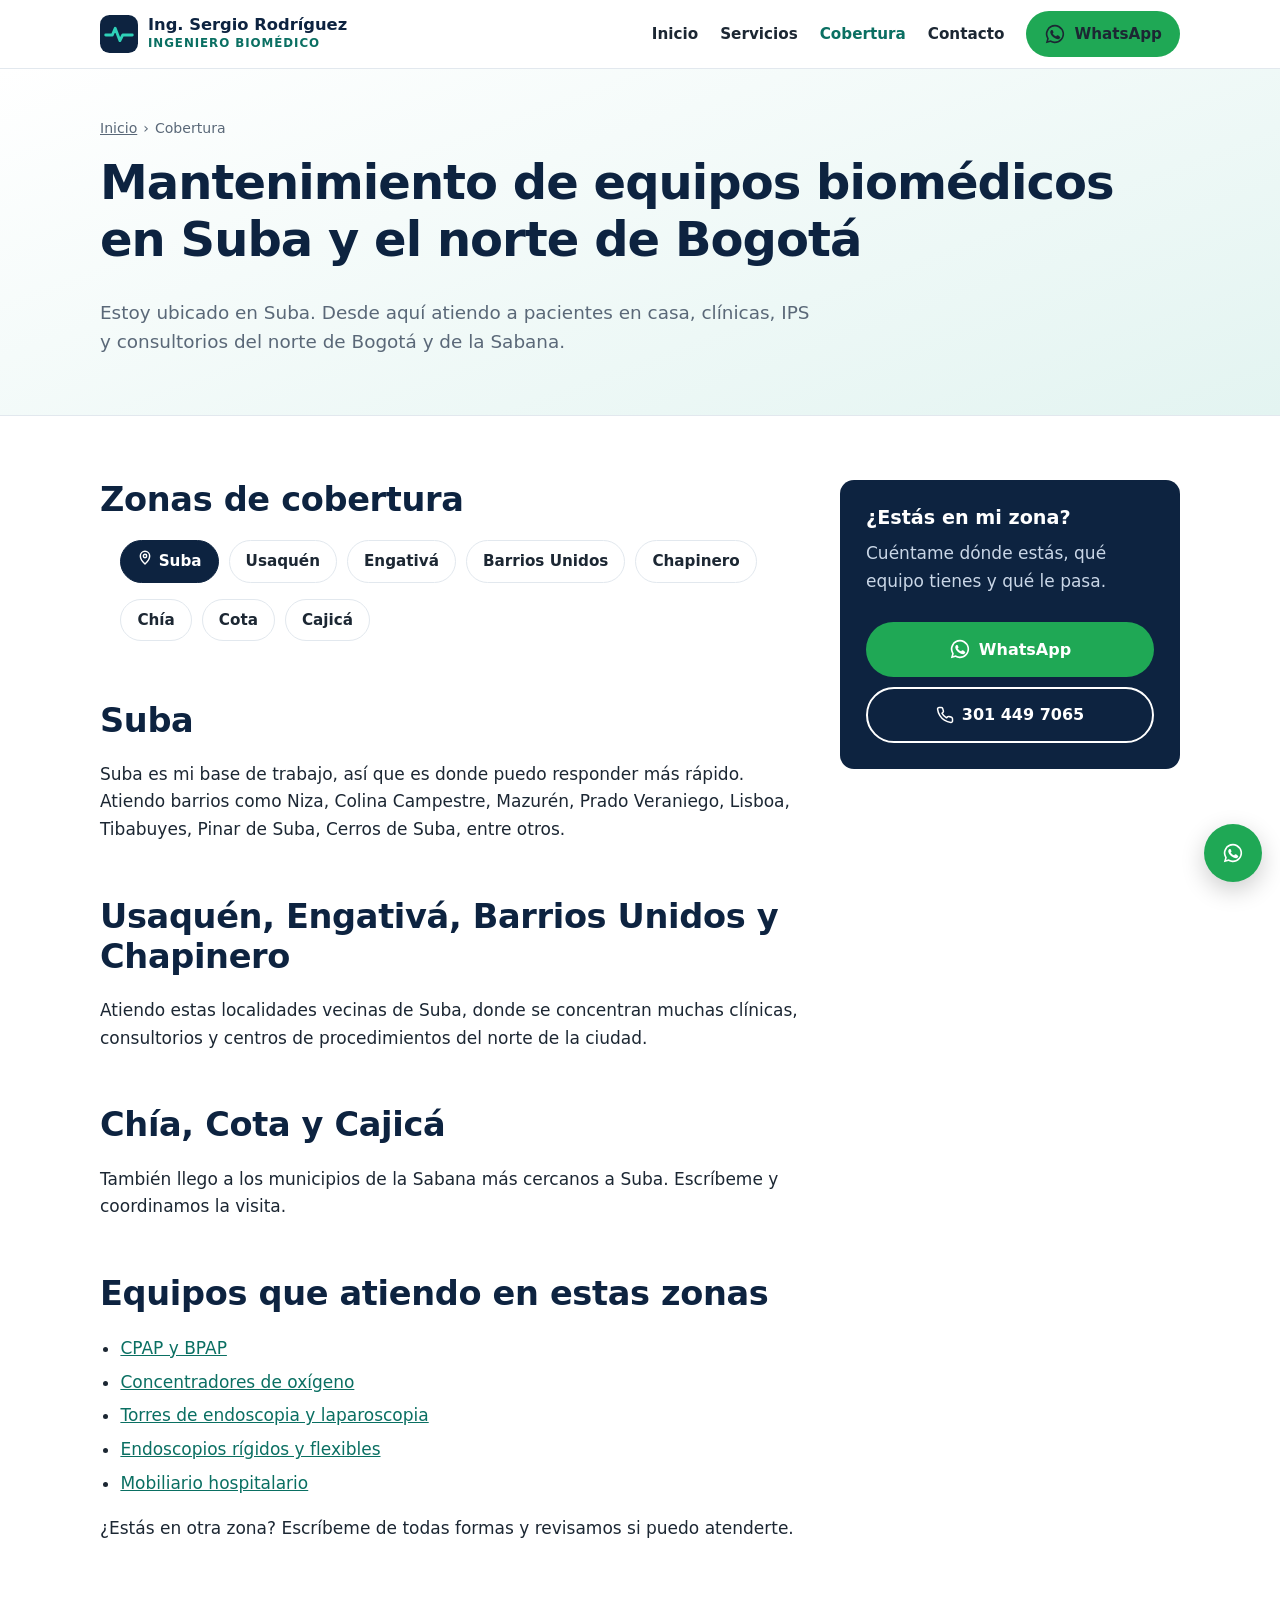
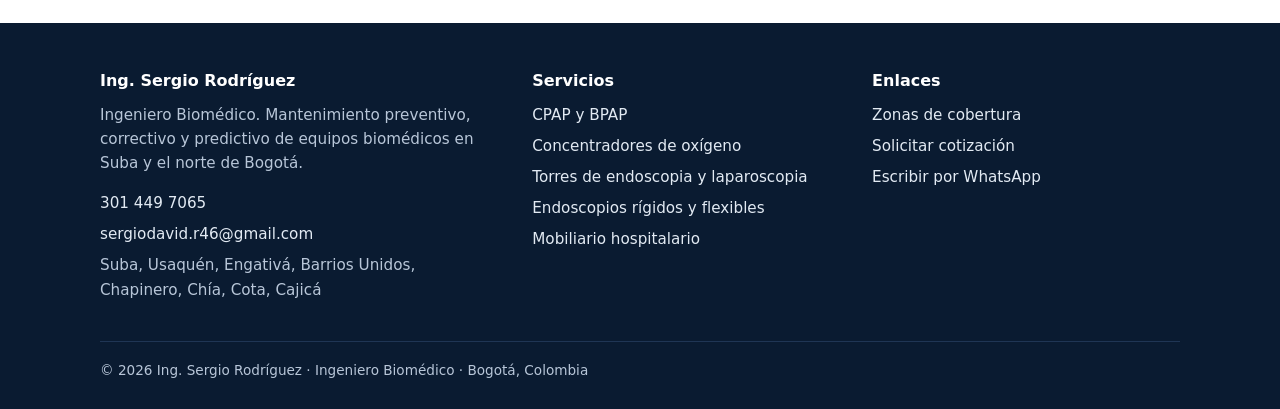
==== cobertura/index.html @ 49ee114a "Sitio inicial: multipágina con SEO local para Suba y norte de Bogotá Co-Authored-By: Claude Opus 5.5" ====
<!doctype html>
<html lang="es-CO">
<head>
<meta charset="utf-8">
<meta name="viewport" content="width=device-width, initial-scale=1">
<title>Equipos biomédicos en Suba, Usaquén, Engativá, Chía y Cota</title>
<meta name="description" content="Ingeniero biomédico en Suba. Mantenimiento de equipos biomédicos en Suba, Usaquén, Engativá, Barrios Unidos, Chapinero, Chía, Cota y Cajicá.">
<meta name="robots" content="index,follow">
<link rel="canonical" href="https://biomedico.alexmonroy.com/cobertura/">
<meta name="theme-color" content="#0d2340">
<meta property="og:type" content="website">
<meta property="og:locale" content="es_CO">
<meta property="og:site_name" content="Ing. Sergio Rodríguez">
<meta property="og:title" content="Equipos biomédicos en Suba, Usaquén, Engativá, Chía y Cota">
<meta property="og:description" content="Ingeniero biomédico en Suba. Mantenimiento de equipos biomédicos en Suba, Usaquén, Engativá, Barrios Unidos, Chapinero, Chía, Cota y Cajicá.">
<meta property="og:url" content="https://biomedico.alexmonroy.com/cobertura/">
<meta property="og:image" content="https://biomedico.alexmonroy.com/assets/og-image.png">
<meta name="twitter:card" content="summary_large_image">
<link rel="icon" href="/assets/favicon.svg" type="image/svg+xml">
<link rel="stylesheet" href="/assets/styles.css">
<script type="application/ld+json">{"@context": "https://schema.org", "@type": "ProfessionalService", "@id": "https://biomedico.alexmonroy.com/#negocio", "name": "Ing. Sergio Rodríguez — Ingeniero Biomédico", "description": "Mantenimiento preventivo, correctivo y predictivo de equipos biomédicos en Bogotá: CPAP, BPAP, concentradores de oxígeno, endoscopia, laparoscopia y mobiliario hospitalario.", "url": "https://biomedico.alexmonroy.com/", "telephone": "+573014497065", "email": "sergiodavid.r46@gmail.com", "image": "https://biomedico.alexmonroy.com/assets/og-image.png", "address": {"@type": "PostalAddress", "addressLocality": "Bogotá", "addressRegion": "Bogotá D.C.", "addressCountry": "CO"}, "areaServed": [{"@type": "Place", "name": "Suba"}, {"@type": "Place", "name": "Usaquén"}, {"@type": "Place", "name": "Engativá"}, {"@type": "Place", "name": "Barrios Unidos"}, {"@type": "Place", "name": "Chapinero"}, {"@type": "Place", "name": "Chía"}, {"@type": "Place", "name": "Cota"}, {"@type": "Place", "name": "Cajicá"}], "founder": {"@type": "Person", "name": "Sergio Rodríguez", "jobTitle": "Ingeniero Biomédico"}, "knowsAbout": ["CPAP y BPAP", "Concentradores de oxígeno", "Torres de endoscopia y laparoscopia", "Endoscopios rígidos y flexibles", "Mobiliario hospitalario"]}</script>
<script type="application/ld+json">{"@context": "https://schema.org", "@type": "BreadcrumbList", "itemListElement": [{"@type": "ListItem", "position": 1, "name": "Inicio", "item": "https://biomedico.alexmonroy.com/"}, {"@type": "ListItem", "position": 2, "name": "Cobertura", "item": "https://biomedico.alexmonroy.com/cobertura/"}]}</script>

</head>
<body>
<header class="site-header">
  <div class="container nav">
    <a class="brand" href="/" aria-label="Ing. Sergio Rodríguez, inicio"><svg class="brand-mark" viewBox="0 0 40 40" aria-hidden="true"><rect width="40" height="40" rx="10" fill="#0d2340"/><path d="M6 21h7l3-7 5 13 3-6h10" fill="none" stroke="#2fd1b8" stroke-width="3" stroke-linecap="round" stroke-linejoin="round"/></svg><div><strong>Ing. Sergio Rodríguez</strong><span>Ingeniero Biomédico</span></div></a>
    <button class="menu-toggle" aria-label="Abrir menú" aria-expanded="false"><svg width="22" height="22" viewBox="0 0 24 24" fill="none" stroke="currentColor" stroke-width="2" stroke-linecap="round"><path d="M4 7h16M4 12h16M4 17h16"/></svg></button>
    <ul class="nav-links"><li><a href="/">Inicio</a></li><li><a href="/servicios/">Servicios</a></li><li><a href="/cobertura/" aria-current="page">Cobertura</a></li><li><a href="/contacto/">Contacto</a></li><li class="nav-cta"><a class="btn btn-wa btn-sm" href="https://wa.me/573014497065?text=Hola%20Sergio%2C%20vi%20tu%20p%C3%A1gina%20web%20y%20necesito%20ayuda%20con%20un%20equipo." target="_blank" rel="noopener"><svg width="22" height="22" viewBox="0 0 24 24" fill="currentColor" aria-hidden="true"><path d="M12 2a10 10 0 0 0-8.6 15.1L2 22l5-1.3A10 10 0 1 0 12 2zm0 18.2a8.2 8.2 0 0 1-4.2-1.1l-.3-.2-3 .8.8-2.9-.2-.3A8.2 8.2 0 1 1 12 20.2zm4.5-6.1c-.2-.1-1.5-.7-1.7-.8-.2-.1-.4-.1-.6.1l-.8 1c-.1.2-.3.2-.5.1a6.7 6.7 0 0 1-3.3-2.9c-.3-.4.2-.4.7-1.3.1-.2 0-.3 0-.4l-.8-1.8c-.2-.5-.4-.4-.6-.4h-.5a1 1 0 0 0-.7.3 3 3 0 0 0-.9 2.2 5.2 5.2 0 0 0 1.1 2.8 11.9 11.9 0 0 0 4.6 4c1.7.7 2.3.8 3.2.6a2.7 2.7 0 0 0 1.8-1.2 2.2 2.2 0 0 0 .2-1.2c-.1-.1-.3-.2-.5-.3z"/></svg> WhatsApp</a></li></ul>
  </div>
</header>
<main>

<section class="page-hero">
  <div class="container">
    <nav class="breadcrumbs" aria-label="Ruta"><ol><li><a href="/">Inicio</a></li><li aria-current="page">Cobertura</li></ol></nav>
    <h1>Mantenimiento de equipos biomédicos en Suba y el norte de Bogotá</h1>
    <p class="lead">Estoy ubicado en Suba. Desde aquí atiendo a pacientes en casa, clínicas, IPS y consultorios del norte de Bogotá y de la Sabana.</p>
  </div>
</section>
<section class="section">
  <div class="container content-grid">
    <article class="prose">
      <h2>Zonas de cobertura</h2>
      <ul class="zones"><li class="main"><svg width="16" height="16" viewBox="0 0 24 24" fill="none" stroke="currentColor" stroke-width="2.2" stroke-linecap="round" stroke-linejoin="round"><path d="M12 21s-7-6.2-7-12a7 7 0 0 1 14 0c0 5.8-7 12-7 12z"/><circle cx="12" cy="9" r="2.5"/></svg> Suba</li><li>Usaquén</li><li>Engativá</li><li>Barrios Unidos</li><li>Chapinero</li><li>Chía</li><li>Cota</li><li>Cajicá</li></ul>
      <h2>Suba</h2>
      <p>Suba es mi base de trabajo, así que es donde puedo responder más rápido. Atiendo barrios como Niza, Colina Campestre, Mazurén, Prado Veraniego, Lisboa, Tibabuyes, Pinar de Suba, Cerros de Suba, entre otros.</p>
      <h2>Usaquén, Engativá, Barrios Unidos y Chapinero</h2>
      <p>Atiendo estas localidades vecinas de Suba, donde se concentran muchas clínicas, consultorios y centros de procedimientos del norte de la ciudad.</p>
      <h2>Chía, Cota y Cajicá</h2>
      <p>También llego a los municipios de la Sabana más cercanos a Suba. Escríbeme y coordinamos la visita.</p>
      <h2>Equipos que atiendo en estas zonas</h2>
      <ul><li><a href="/servicios/mantenimiento-cpap-bpap-bogota/">CPAP y BPAP</a></li><li><a href="/servicios/mantenimiento-concentradores-oxigeno-bogota/">Concentradores de oxígeno</a></li><li><a href="/servicios/mantenimiento-torres-endoscopia-laparoscopia-bogota/">Torres de endoscopia y laparoscopia</a></li><li><a href="/servicios/mantenimiento-endoscopios-rigidos-flexibles-bogota/">Endoscopios rígidos y flexibles</a></li><li><a href="/servicios/mantenimiento-mobiliario-hospitalario-bogota/">Mobiliario hospitalario</a></li></ul>
      <p>¿Estás en otra zona? Escríbeme de todas formas y revisamos si puedo atenderte.</p>
    </article>
    <aside class="aside-card">
      <h3>¿Estás en mi zona?</h3>
      <p>Cuéntame dónde estás, qué equipo tienes y qué le pasa.</p>
      <a class="btn btn-wa" href="https://wa.me/573014497065?text=Hola%20Sergio%2C%20vi%20tu%20p%C3%A1gina%20web%20y%20necesito%20ayuda%20con%20un%20equipo." target="_blank" rel="noopener"><svg width="22" height="22" viewBox="0 0 24 24" fill="currentColor" aria-hidden="true"><path d="M12 2a10 10 0 0 0-8.6 15.1L2 22l5-1.3A10 10 0 1 0 12 2zm0 18.2a8.2 8.2 0 0 1-4.2-1.1l-.3-.2-3 .8.8-2.9-.2-.3A8.2 8.2 0 1 1 12 20.2zm4.5-6.1c-.2-.1-1.5-.7-1.7-.8-.2-.1-.4-.1-.6.1l-.8 1c-.1.2-.3.2-.5.1a6.7 6.7 0 0 1-3.3-2.9c-.3-.4.2-.4.7-1.3.1-.2 0-.3 0-.4l-.8-1.8c-.2-.5-.4-.4-.6-.4h-.5a1 1 0 0 0-.7.3 3 3 0 0 0-.9 2.2 5.2 5.2 0 0 0 1.1 2.8 11.9 11.9 0 0 0 4.6 4c1.7.7 2.3.8 3.2.6a2.7 2.7 0 0 0 1.8-1.2 2.2 2.2 0 0 0 .2-1.2c-.1-.1-.3-.2-.5-.3z"/></svg> WhatsApp</a>
      <a class="btn btn-ghost" href="tel:+573014497065"><svg width="18" height="18" viewBox="0 0 24 24" fill="none" stroke="currentColor" stroke-width="2" stroke-linecap="round" stroke-linejoin="round"><path d="M22 16.9v3a2 2 0 0 1-2.2 2 19.8 19.8 0 0 1-8.6-3.1 19.5 19.5 0 0 1-6-6A19.8 19.8 0 0 1 2.1 4.2 2 2 0 0 1 4.1 2h3a2 2 0 0 1 2 1.7c.1.9.4 1.8.7 2.7a2 2 0 0 1-.5 2.1L8 9.8a16 16 0 0 0 6 6l1.3-1.3a2 2 0 0 1 2.1-.4c.9.3 1.8.6 2.7.7a2 2 0 0 1 1.7 2z"/></svg> 301 449 7065</a>
    </aside>
  </div>
</section>

</main>
<footer class="site-footer">
  <div class="container">
    <div class="footer-grid">
      <div>
        <h3>Ing. Sergio Rodríguez</h3>
        <p>Ingeniero Biomédico. Mantenimiento preventivo, correctivo y predictivo de equipos biomédicos en Suba y el norte de Bogotá.</p>
        <ul>
          <li><a href="tel:+573014497065">301 449 7065</a></li>
          <li><a href="mailto:sergiodavid.r46@gmail.com">sergiodavid.r46@gmail.com</a></li>
          <li>Suba, Usaquén, Engativá, Barrios Unidos, Chapinero, Chía, Cota, Cajicá</li>
        </ul>
      </div>
      <div><h3>Servicios</h3><ul><li><a href="/servicios/mantenimiento-cpap-bpap-bogota/">CPAP y BPAP</a></li><li><a href="/servicios/mantenimiento-concentradores-oxigeno-bogota/">Concentradores de oxígeno</a></li><li><a href="/servicios/mantenimiento-torres-endoscopia-laparoscopia-bogota/">Torres de endoscopia y laparoscopia</a></li><li><a href="/servicios/mantenimiento-endoscopios-rigidos-flexibles-bogota/">Endoscopios rígidos y flexibles</a></li><li><a href="/servicios/mantenimiento-mobiliario-hospitalario-bogota/">Mobiliario hospitalario</a></li></ul></div>
      <div><h3>Enlaces</h3><ul>
        <li><a href="/cobertura/">Zonas de cobertura</a></li>
        <li><a href="/contacto/">Solicitar cotización</a></li>
        <li><a href="https://wa.me/573014497065?text=Hola%20Sergio%2C%20vi%20tu%20p%C3%A1gina%20web%20y%20necesito%20ayuda%20con%20un%20equipo." target="_blank" rel="noopener">Escribir por WhatsApp</a></li>
      </ul></div>
    </div>
    <div class="footer-bottom">© 2026 Ing. Sergio Rodríguez · Ingeniero Biomédico · Bogotá, Colombia</div>
  </div>
</footer>
<a class="wa-float" href="https://wa.me/573014497065?text=Hola%20Sergio%2C%20vi%20tu%20p%C3%A1gina%20web%20y%20necesito%20ayuda%20con%20un%20equipo." target="_blank" rel="noopener" aria-label="Escribir por WhatsApp"><svg width="22" height="22" viewBox="0 0 24 24" fill="currentColor" aria-hidden="true"><path d="M12 2a10 10 0 0 0-8.6 15.1L2 22l5-1.3A10 10 0 1 0 12 2zm0 18.2a8.2 8.2 0 0 1-4.2-1.1l-.3-.2-3 .8.8-2.9-.2-.3A8.2 8.2 0 1 1 12 20.2zm4.5-6.1c-.2-.1-1.5-.7-1.7-.8-.2-.1-.4-.1-.6.1l-.8 1c-.1.2-.3.2-.5.1a6.7 6.7 0 0 1-3.3-2.9c-.3-.4.2-.4.7-1.3.1-.2 0-.3 0-.4l-.8-1.8c-.2-.5-.4-.4-.6-.4h-.5a1 1 0 0 0-.7.3 3 3 0 0 0-.9 2.2 5.2 5.2 0 0 0 1.1 2.8 11.9 11.9 0 0 0 4.6 4c1.7.7 2.3.8 3.2.6a2.7 2.7 0 0 0 1.8-1.2 2.2 2.2 0 0 0 .2-1.2c-.1-.1-.3-.2-.5-.3z"/></svg></a>
<script src="/assets/main.js" defer></script>
</body>
</html>
---- assets/styles.css ----
:root {
  --navy: #0d2340;
  --navy-2: #16345c;
  --teal: #0e8f7e;
  --teal-dark: #0a6f62;
  --teal-soft: #e3f4f1;
  --ink: #1c2733;
  --muted: #5a6878;
  --line: #e2e8ee;
  --bg: #f6f9fb;
  --white: #ffffff;
  --wa: #1fa855;
  --radius: 14px;
  --shadow: 0 6px 24px rgba(13, 35, 64, 0.08);
  --max: 1120px;
}

* { box-sizing: border-box; }
html { scroll-behavior: smooth; }
body {
  margin: 0;
  font-family: system-ui, -apple-system, "Segoe UI", Roboto, "Helvetica Neue", Arial, sans-serif;
  color: var(--ink);
  background: var(--white);
  line-height: 1.6;
  font-size: 17px;
}
img, svg { max-width: 100%; }
a { color: var(--teal-dark); }
a:hover { color: var(--navy); }
h1, h2, h3 { color: var(--navy); line-height: 1.2; margin: 0 0 .6em; }
h1 { font-size: clamp(1.9rem, 4.5vw, 3rem); letter-spacing: -.02em; }
h2 { font-size: clamp(1.5rem, 3vw, 2.1rem); letter-spacing: -.01em; }
h3 { font-size: 1.2rem; }
p { margin: 0 0 1em; }

.container { max-width: var(--max); margin: 0 auto; padding: 0 20px; }
.section { padding: 64px 0; }
.section.alt { background: var(--bg); }
.eyebrow {
  display: inline-block; font-size: .8rem; font-weight: 700; letter-spacing: .12em;
  text-transform: uppercase; color: var(--teal-dark); margin-bottom: .8em;
}
.lead { font-size: 1.15rem; color: var(--muted); max-width: 62ch; }
.center { text-align: center; }
.center .lead { margin-left: auto; margin-right: auto; }

/* Header */
.site-header {
  position: sticky; top: 0; z-index: 50; background: rgba(255,255,255,.96);
  backdrop-filter: blur(6px); border-bottom: 1px solid var(--line);
}
.nav { display: flex; align-items: center; justify-content: space-between; height: 68px; gap: 16px; }
.brand { display: flex; align-items: center; gap: 10px; text-decoration: none; color: var(--navy); }
.brand-mark { width: 38px; height: 38px; flex: none; }
.brand strong { display: block; font-size: 1.02rem; line-height: 1.1; }
.brand span { display: block; font-size: .74rem; color: var(--teal-dark); font-weight: 700; letter-spacing: .08em; text-transform: uppercase; }
.nav-links { display: flex; gap: 22px; align-items: center; list-style: none; margin: 0; padding: 0; }
.nav-links a { text-decoration: none; color: var(--ink); font-weight: 600; font-size: .95rem; }
.nav-links a:hover, .nav-links a[aria-current="page"] { color: var(--teal-dark); }
.menu-toggle { display: none; background: none; border: 1px solid var(--line); border-radius: 10px; padding: 8px 10px; cursor: pointer; }
.menu-toggle svg { display: block; }

/* Buttons */
.btn {
  display: inline-flex; align-items: center; gap: 8px; padding: 13px 22px; border-radius: 999px;
  font-weight: 700; text-decoration: none; border: 2px solid transparent; font-size: 1rem; cursor: pointer;
  transition: transform .15s ease, background .15s ease;
}
.btn:hover { transform: translateY(-1px); }
.btn-wa { background: var(--wa); color: #fff; }
.btn-wa:hover { background: #178f47; color: #fff; }
.btn-primary { background: var(--navy); color: #fff; }
.btn-primary:hover { background: var(--navy-2); color: #fff; }
.btn-ghost { border-color: var(--navy); color: var(--navy); background: transparent; }
.btn-ghost:hover { background: var(--navy); color: #fff; }
.btn-sm { padding: 9px 16px; font-size: .92rem; }
.btn-row { display: flex; flex-wrap: wrap; gap: 12px; margin-top: 8px; }

/* Hero */
.hero { position: relative; overflow: hidden; background: linear-gradient(160deg, #ffffff 0%, var(--teal-soft) 100%); padding: 72px 0 64px; }
.hero-grid { display: grid; grid-template-columns: 1.15fr .85fr; gap: 40px; align-items: center; }
.hero .lead { margin-bottom: 1.4em; }
.hero-card {
  background: var(--white); border-radius: 20px; box-shadow: var(--shadow); padding: 26px;
  border: 1px solid var(--line);
}
.hero-card h2 { font-size: 1.1rem; margin-bottom: .8em; }
.pulse { width: 100%; height: 56px; margin-bottom: 10px; }
.pulse path { stroke: var(--teal); stroke-width: 3; fill: none; stroke-dasharray: 600; stroke-dashoffset: 600; animation: draw 2.6s ease-out forwards; }
@keyframes draw { to { stroke-dashoffset: 0; } }
@media (prefers-reduced-motion: reduce) { .pulse path { animation: none; stroke-dashoffset: 0; } }
.check-list { list-style: none; padding: 0; margin: 0; }
.check-list li { position: relative; padding-left: 30px; margin-bottom: .55em; }
.check-list li::before {
  content: ""; position: absolute; left: 0; top: .3em; width: 18px; height: 18px; border-radius: 50%;
  background: var(--teal) url("data:image/svg+xml,%3Csvg xmlns='http://www.w3.org/2000/svg' viewBox='0 0 24 24' fill='none' stroke='white' stroke-width='3.5' stroke-linecap='round' stroke-linejoin='round'%3E%3Cpath d='M5 12l5 5L20 7'/%3E%3C/svg%3E") center/12px no-repeat;
}
.trust-row { display: flex; flex-wrap: wrap; gap: 10px 22px; margin-top: 22px; color: var(--muted); font-size: .92rem; }
.trust-row span { display: inline-flex; align-items: center; gap: 6px; }
.trust-row svg { color: var(--teal); }

/* Page hero (inner) */
.page-hero { background: linear-gradient(160deg, #ffffff 0%, var(--teal-soft) 100%); padding: 48px 0 40px; border-bottom: 1px solid var(--line); }
.breadcrumbs { font-size: .88rem; color: var(--muted); margin-bottom: 14px; }
.breadcrumbs a { color: var(--muted); }
.breadcrumbs ol { list-style: none; padding: 0; margin: 0; display: flex; flex-wrap: wrap; gap: 6px; }
.breadcrumbs li + li::before { content: "›"; margin-right: 6px; }

/* Cards */
.grid { display: grid; gap: 20px; }
.grid-2 { grid-template-columns: repeat(2, 1fr); }
.grid-3 { grid-template-columns: repeat(3, 1fr); }
.card {
  background: var(--white); border: 1px solid var(--line); border-radius: var(--radius); padding: 24px;
  box-shadow: 0 1px 0 rgba(13,35,64,.03);
}
a.card { text-decoration: none; color: inherit; display: block; transition: box-shadow .15s ease, transform .15s ease, border-color .15s ease; }
a.card:hover { box-shadow: var(--shadow); transform: translateY(-2px); border-color: #c9dbe6; color: inherit; }
.card .icon { width: 46px; height: 46px; border-radius: 12px; background: var(--teal-soft); color: var(--teal-dark); display: grid; place-items: center; margin-bottom: 14px; }
.card p { color: var(--muted); margin-bottom: .6em; }
.card .more { font-weight: 700; color: var(--teal-dark); font-size: .95rem; }
.audience { border-top: 4px solid var(--teal); }
.audience.b2b { border-top-color: var(--navy); }
.tag { display: inline-block; font-size: .78rem; font-weight: 700; padding: 3px 10px; border-radius: 999px; background: var(--teal-soft); color: var(--teal-dark); margin-bottom: 10px; }
.audience.b2b .tag { background: #e6ecf5; color: var(--navy); }

/* Steps */
.steps { counter-reset: step; display: grid; grid-template-columns: repeat(3, 1fr); gap: 20px; list-style: none; padding: 0; margin: 0; }
.steps li { counter-increment: step; background: var(--white); border: 1px solid var(--line); border-radius: var(--radius); padding: 24px; }
.steps li::before {
  content: counter(step); display: grid; place-items: center; width: 38px; height: 38px; border-radius: 50%;
  background: var(--navy); color: #fff; font-weight: 800; margin-bottom: 12px;
}
.steps p { color: var(--muted); margin: 0; }

/* Content */
.content-grid { display: grid; grid-template-columns: 1fr 340px; gap: 40px; align-items: start; }
.prose h2 { margin-top: 1.6em; }
.prose h2:first-child { margin-top: 0; }
.prose ul { padding-left: 1.2em; }
.prose li { margin-bottom: .4em; }
.aside-card { position: sticky; top: 92px; background: var(--navy); color: #fff; border-radius: var(--radius); padding: 26px; }
.aside-card h2, .aside-card h3 { color: #fff; }
.aside-card p { color: #c9d6e6; }
.aside-card .btn { width: 100%; justify-content: center; margin-top: 10px; }
.aside-card .btn-ghost { border-color: #fff; color: #fff; }
.aside-card .btn-ghost:hover { background: #fff; color: var(--navy); }
.notice { background: #fff8e6; border: 1px solid #f1dca4; border-radius: 12px; padding: 16px 18px; margin: 1.4em 0; }
.notice strong { color: #7a5a00; }
.symptoms { display: grid; grid-template-columns: repeat(2, 1fr); gap: 10px; list-style: none; padding: 0 !important; }
.symptoms li { background: var(--bg); border: 1px solid var(--line); border-radius: 10px; padding: 12px 14px; margin: 0 !important; }

/* FAQ */
.faq details { border: 1px solid var(--line); border-radius: 12px; padding: 0 18px; margin-bottom: 10px; background: var(--white); }
.faq summary { cursor: pointer; font-weight: 700; color: var(--navy); padding: 16px 0; list-style: none; position: relative; padding-right: 28px; }
.faq summary::-webkit-details-marker { display: none; }
.faq summary::after { content: "+"; position: absolute; right: 0; top: 12px; font-size: 1.4rem; color: var(--teal); }
.faq details[open] summary::after { content: "–"; }
.faq details p { color: var(--muted); }

/* Zones */
.zones { display: flex; flex-wrap: wrap; gap: 10px; list-style: none; padding: 0; margin: 0; }
.zones li { background: var(--white); border: 1px solid var(--line); border-radius: 999px; padding: 8px 16px; font-weight: 600; font-size: .95rem; }
.zones li.main { background: var(--navy); color: #fff; border-color: var(--navy); }

/* CTA band */
.cta-band { background: var(--navy); color: #fff; border-radius: 20px; padding: 40px; display: flex; flex-wrap: wrap; align-items: center; justify-content: space-between; gap: 24px; }
.cta-band h2 { color: #fff; margin-bottom: .3em; }
.cta-band p { color: #c9d6e6; margin: 0; }

/* Form */
.form { display: grid; gap: 14px; }
.form .row { display: grid; grid-template-columns: 1fr 1fr; gap: 14px; }
.form label { display: block; font-weight: 600; font-size: .92rem; margin-bottom: 6px; color: var(--navy); }
.form input, .form select, .form textarea {
  width: 100%; padding: 12px 14px; border: 1px solid #cbd6e0; border-radius: 10px; font: inherit; background: #fff; color: var(--ink);
}
.form input:focus, .form select:focus, .form textarea:focus { outline: 3px solid rgba(14,143,126,.25); border-color: var(--teal); }
.form textarea { min-height: 120px; resize: vertical; }
.form .hp { position: absolute; left: -9999px; }
.form-note { font-size: .85rem; color: var(--muted); }
.form-status { font-weight: 600; }
.form-status.ok { color: var(--teal-dark); }
.form-status.err { color: #b42318; }

/* Footer */
.site-footer { background: #0a1b31; color: #b8c6d8; padding: 48px 0 28px; margin-top: 0; font-size: .95rem; }
.site-footer a { color: #e2eaf3; text-decoration: none; }
.site-footer a:hover { color: #fff; text-decoration: underline; }
.footer-grid { display: grid; grid-template-columns: 1.3fr 1fr 1fr; gap: 32px; }
.site-footer h3 { color: #fff; font-size: 1rem; margin-bottom: .8em; }
.site-footer ul { list-style: none; padding: 0; margin: 0; }
.site-footer li { margin-bottom: .45em; }
.footer-bottom { border-top: 1px solid #1f3554; margin-top: 32px; padding-top: 18px; font-size: .85rem; }

/* Floating WhatsApp */
.wa-float {
  position: fixed; right: 18px; bottom: 18px; z-index: 60; width: 58px; height: 58px; border-radius: 50%;
  background: var(--wa); color: #fff; display: grid; place-items: center; box-shadow: 0 8px 24px rgba(0,0,0,.2);
}
.wa-float:hover { color: #fff; background: #178f47; }

/* Responsive */
@media (max-width: 900px) {
  .hero-grid, .content-grid { grid-template-columns: 1fr; }
  .aside-card { position: static; }
  .grid-3, .steps { grid-template-columns: 1fr 1fr; }
  .footer-grid { grid-template-columns: 1fr 1fr; }
}
@media (max-width: 760px) {
  .menu-toggle { display: block; }
  .nav-links {
    display: none; position: absolute; top: 68px; left: 0; right: 0; background: #fff; flex-direction: column;
    align-items: stretch; gap: 0; border-bottom: 1px solid var(--line); padding: 8px 20px 16px;
  }
  .nav-links.open { display: flex; }
  .nav-links li a { display: block; padding: 12px 0; border-bottom: 1px solid var(--line); }
  .nav-links li:last-child a { border-bottom: 0; }
  .nav-cta { display: none; }
}
@media (max-width: 600px) {
  body { font-size: 16px; }
  .section { padding: 48px 0; }
  .grid-2, .grid-3, .steps, .symptoms, .form .row, .footer-grid { grid-template-columns: 1fr; }
  .cta-band { padding: 28px; }
  .hero { padding: 48px 0; }
}
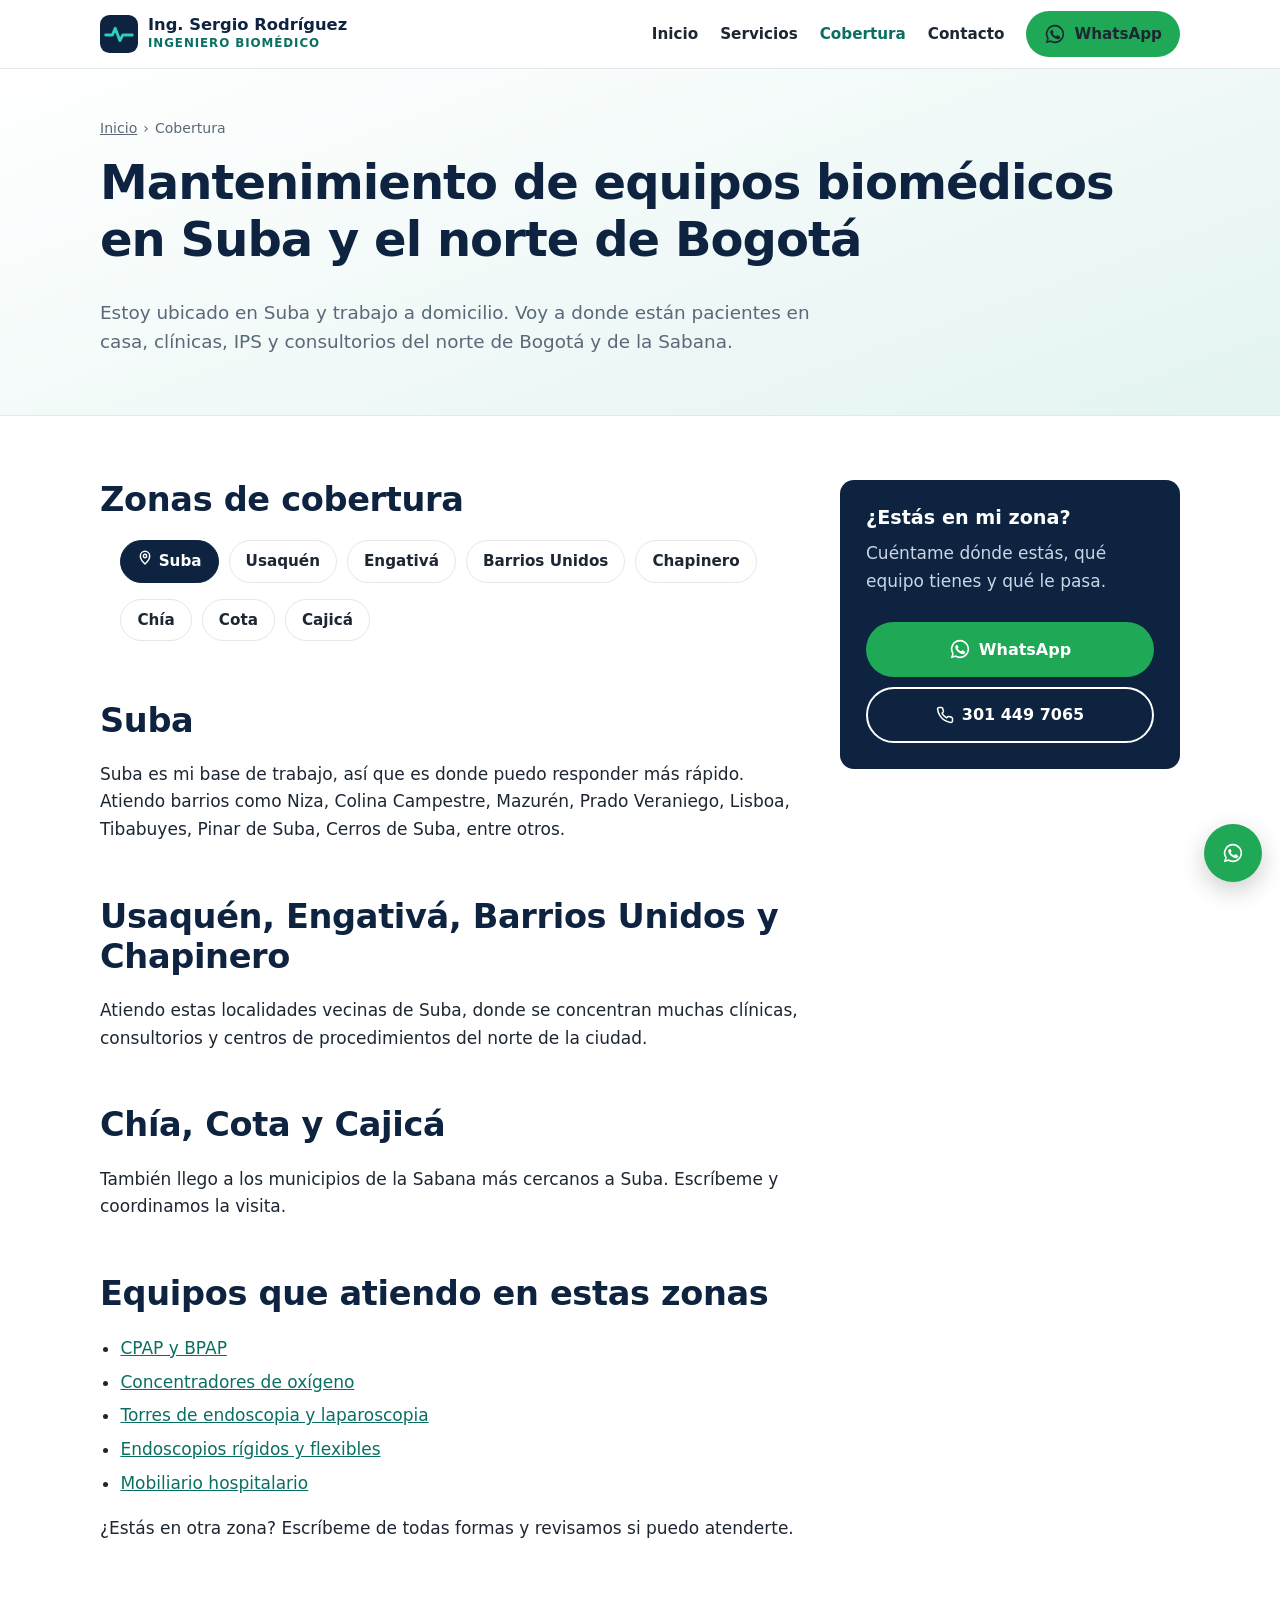
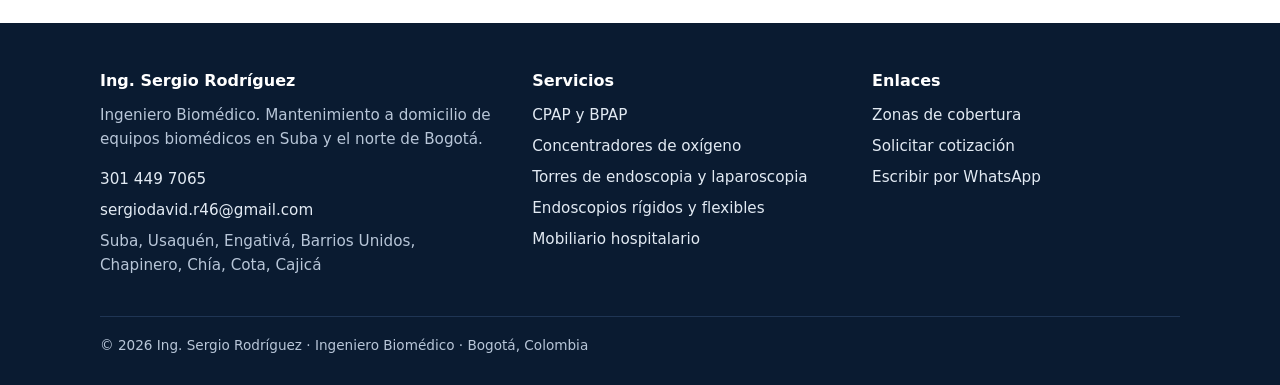
==== commit f72d8f77: "Servicio a domicilio en textos del sitio Co-Authored-By: Claude Opus 5.5 <noreply@anthropic.com> Cla" ====
--- a/cobertura/index.html
+++ b/cobertura/index.html
@@ -1,5 +1,5 @@
 <!doctype html>
-<html lang="es-CO">
+<html lang="es-CO" data-base="/">
 <head>
 <meta charset="utf-8">
 <meta name="viewport" content="width=device-width, initial-scale=1">
@@ -36,7 +36,7 @@
   <div class="container">
     <nav class="breadcrumbs" aria-label="Ruta"><ol><li><a href="/">Inicio</a></li><li aria-current="page">Cobertura</li></ol></nav>
     <h1>Mantenimiento de equipos biomédicos en Suba y el norte de Bogotá</h1>
-    <p class="lead">Estoy ubicado en Suba. Desde aquí atiendo a pacientes en casa, clínicas, IPS y consultorios del norte de Bogotá y de la Sabana.</p>
+    <p class="lead">Estoy ubicado en Suba y trabajo a domicilio. Voy a donde están pacientes en casa, clínicas, IPS y consultorios del norte de Bogotá y de la Sabana.</p>
   </div>
 </section>
 <section class="section">
@@ -69,7 +69,7 @@
     <div class="footer-grid">
       <div>
         <h3>Ing. Sergio Rodríguez</h3>
-        <p>Ingeniero Biomédico. Mantenimiento preventivo, correctivo y predictivo de equipos biomédicos en Suba y el norte de Bogotá.</p>
+        <p>Ingeniero Biomédico. Mantenimiento a domicilio de equipos biomédicos en Suba y el norte de Bogotá.</p>
         <ul>
           <li><a href="tel:+573014497065">301 449 7065</a></li>
           <li><a href="mailto:sergiodavid.r46@gmail.com">sergiodavid.r46@gmail.com</a></li>
@@ -87,6 +87,7 @@
   </div>
 </footer>
 <a class="wa-float" href="https://wa.me/573014497065?text=Hola%20Sergio%2C%20vi%20tu%20p%C3%A1gina%20web%20y%20necesito%20ayuda%20con%20un%20equipo." target="_blank" rel="noopener" aria-label="Escribir por WhatsApp"><svg width="22" height="22" viewBox="0 0 24 24" fill="currentColor" aria-hidden="true"><path d="M12 2a10 10 0 0 0-8.6 15.1L2 22l5-1.3A10 10 0 1 0 12 2zm0 18.2a8.2 8.2 0 0 1-4.2-1.1l-.3-.2-3 .8.8-2.9-.2-.3A8.2 8.2 0 1 1 12 20.2zm4.5-6.1c-.2-.1-1.5-.7-1.7-.8-.2-.1-.4-.1-.6.1l-.8 1c-.1.2-.3.2-.5.1a6.7 6.7 0 0 1-3.3-2.9c-.3-.4.2-.4.7-1.3.1-.2 0-.3 0-.4l-.8-1.8c-.2-.5-.4-.4-.6-.4h-.5a1 1 0 0 0-.7.3 3 3 0 0 0-.9 2.2 5.2 5.2 0 0 0 1.1 2.8 11.9 11.9 0 0 0 4.6 4c1.7.7 2.3.8 3.2.6a2.7 2.7 0 0 0 1.8-1.2 2.2 2.2 0 0 0 .2-1.2c-.1-.1-.3-.2-.5-.3z"/></svg></a>
+<script src="/assets/phone-input.js" defer></script>
 <script src="/assets/main.js" defer></script>
 </body>
 </html>
--- a/assets/styles.css
+++ b/assets/styles.css
@@ -226,3 +226,45 @@
   .cta-band { padding: 28px; }
   .hero { padding: 48px 0; }
 }
+
+/* Campo de teléfono con selector de país */
+.phone-field { position: relative; }
+.pf-box {
+  display: flex; align-items: stretch; border: 1.5px solid #cbd6e0; border-radius: 12px; background: #fff;
+  transition: border-color .15s ease, box-shadow .15s ease;
+}
+.phone-field.is-focus .pf-box, .phone-field.is-open .pf-box { border-color: #5b7fb5; box-shadow: 0 0 0 3px rgba(91,127,181,.15); }
+.pf-country {
+  display: flex; align-items: center; gap: 6px; padding: 0 14px; background: #f1f4f8; border: 0;
+  border-right: 1px solid #e2e8ee; border-radius: 11px 0 0 11px; cursor: pointer; color: var(--ink);
+}
+.pf-country:focus-visible { outline: 3px solid rgba(14,143,126,.35); outline-offset: -3px; }
+.pf-chev { transition: transform .15s ease; }
+.phone-field.is-open .pf-chev { transform: rotate(180deg); }
+.pf-flag { width: 22px; height: 16px; border-radius: 2px; object-fit: cover; box-shadow: 0 0 0 1px rgba(0,0,0,.08); flex: none; }
+.pf-main { flex: 1; display: block; padding: 8px 14px 9px; margin: 0 !important; cursor: text; min-width: 0; }
+.pf-label { display: block; font-size: .74rem; font-weight: 500; color: var(--muted); line-height: 1.2; }
+.pf-line { display: flex; align-items: center; gap: 6px; }
+.pf-dial { color: var(--ink); font-weight: 500; }
+.form .pf-main input { border: 0; padding: 2px 0 0; outline: none; box-shadow: none; font-weight: 600; background: transparent; min-width: 0; }
+.form .pf-main input:focus { outline: none; }
+.pf-panel {
+  position: absolute; left: 0; right: 0; top: calc(100% + 6px); z-index: 30; background: #fff;
+  border: 1px solid #e2e8ee; border-radius: 12px; box-shadow: 0 12px 32px rgba(13,35,64,.14); overflow: hidden;
+}
+.pf-search { display: flex; align-items: center; gap: 10px; padding: 12px 16px; border-bottom: 1px solid #edf1f5; color: var(--muted); }
+.form .pf-search input { border: 0; padding: 0; outline: none; font-size: 1rem; }
+.form .pf-search input:focus { outline: none; }
+.pf-list { list-style: none; margin: 0; padding: 6px; max-height: 248px; overflow-y: auto; }
+.pf-opt { display: flex; align-items: center; gap: 12px; padding: 10px 12px; border-radius: 8px; cursor: pointer; }
+.pf-opt:hover, .pf-opt.is-active { background: #f1f4f8; }
+.pf-name { flex: 1; }
+.pf-name strong { font-weight: 800; }
+.pf-check { color: var(--navy); display: flex; }
+.pf-empty { padding: 12px; color: var(--muted); }
+
+/* Imágenes */
+.card-img { display: block; width: calc(100% + 48px); max-width: none; height: auto; margin: -24px -24px 18px; border-radius: var(--radius) var(--radius) 0 0; aspect-ratio: 3 / 2; }
+.page-hero-grid { display: grid; grid-template-columns: 1.2fr .8fr; gap: 36px; align-items: center; }
+.hero-img { width: 100%; height: auto; border-radius: 20px; box-shadow: var(--shadow); }
+@media (max-width: 900px) { .page-hero-grid { grid-template-columns: 1fr; } .hero-img { max-width: 480px; } }
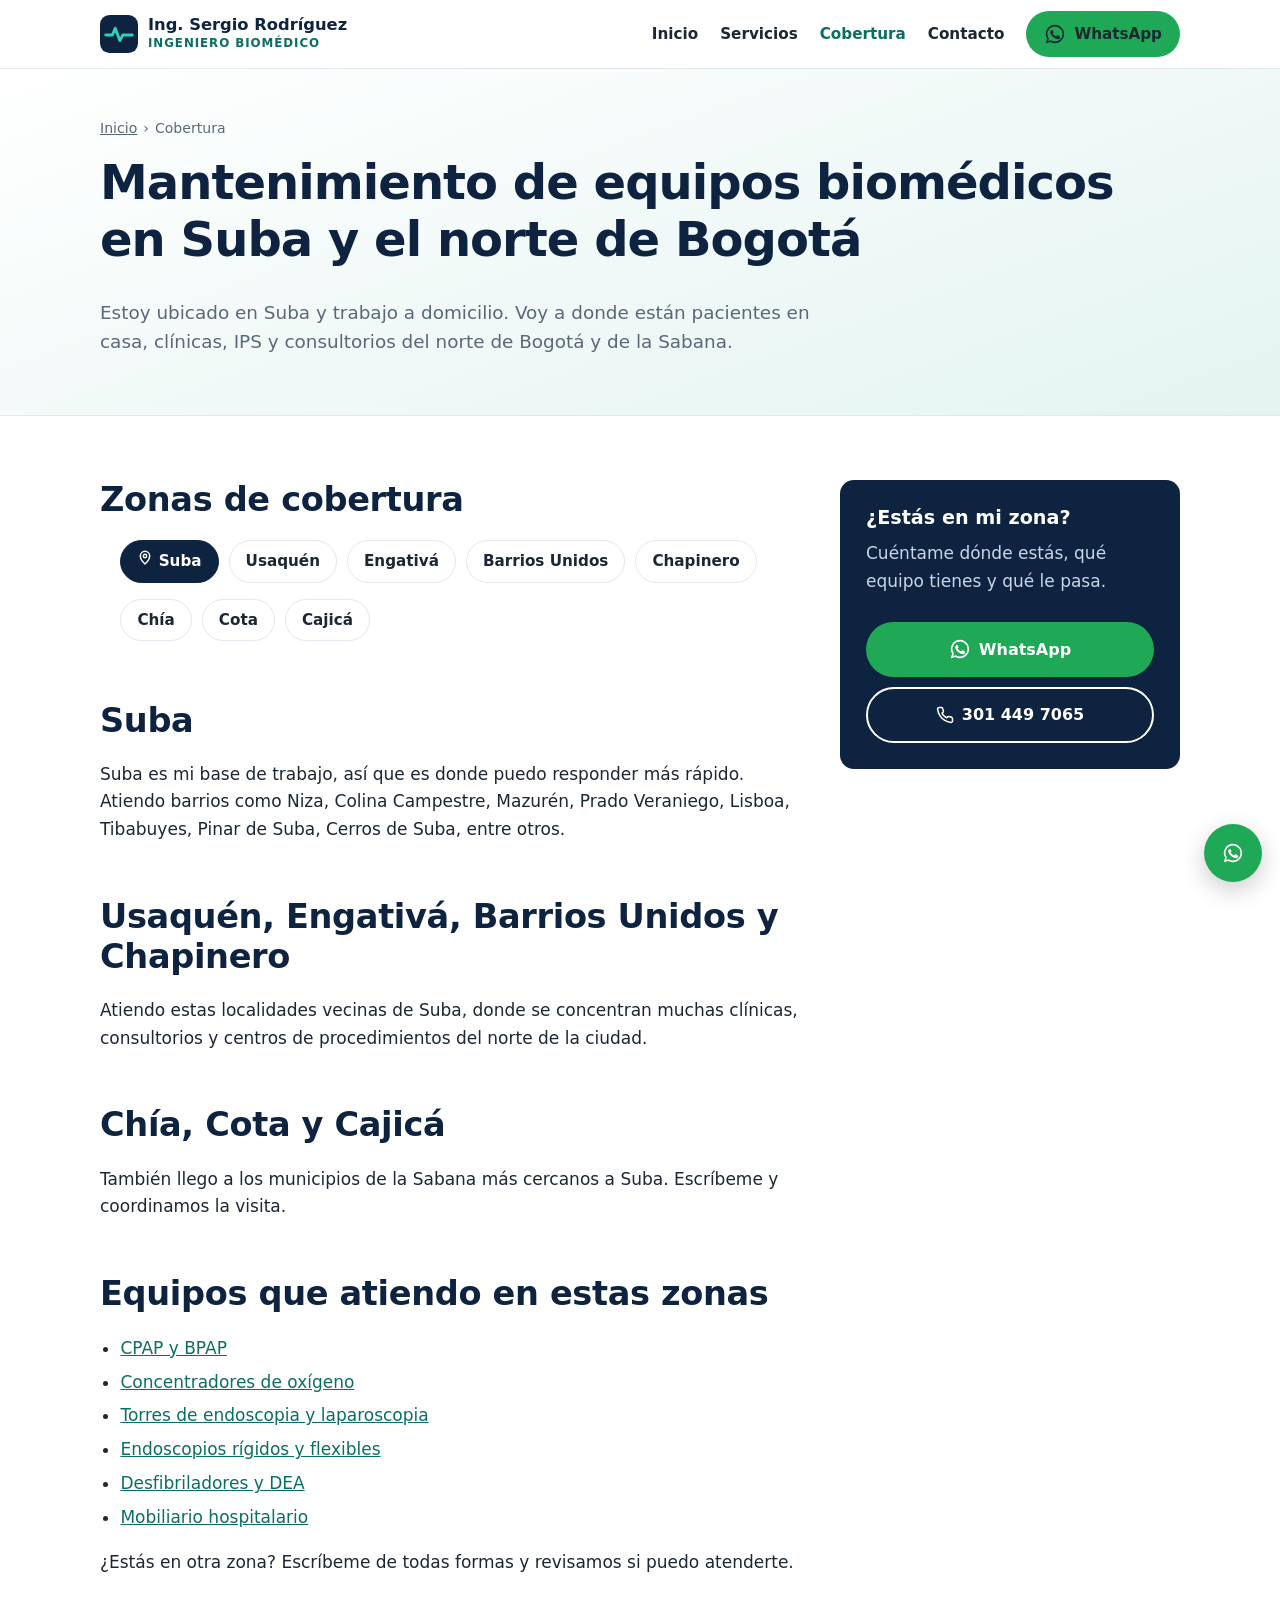
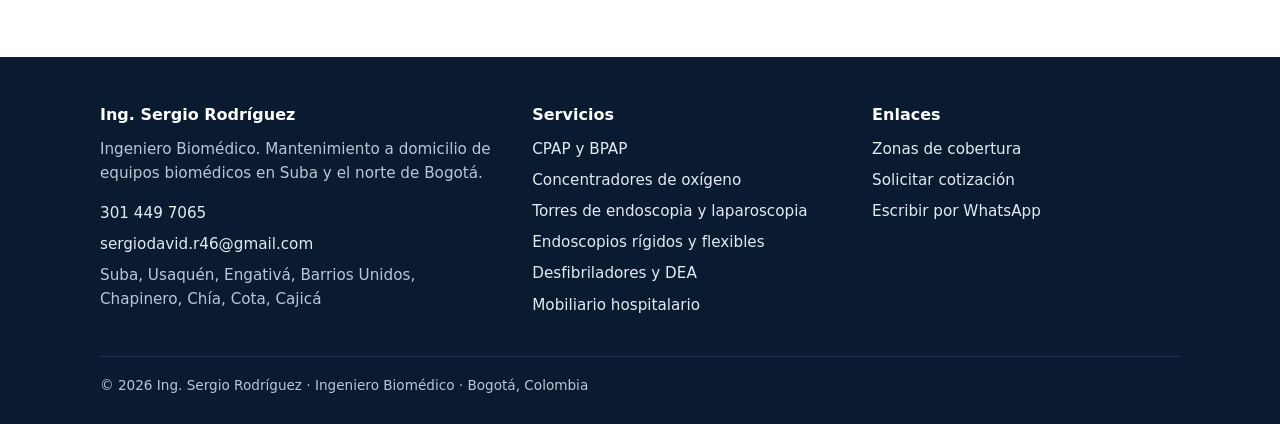
==== commit 6c0ef45c: "Nueva página: mantenimiento de desfibriladores y DEA Co-Authored-By: Claude Opus 5.5 <noreply@anthro" ====
--- a/cobertura/index.html
+++ b/cobertura/index.html
@@ -18,7 +18,7 @@
 <meta name="twitter:card" content="summary_large_image">
 <link rel="icon" href="/assets/favicon.svg" type="image/svg+xml">
 <link rel="stylesheet" href="/assets/styles.css">
-<script type="application/ld+json">{"@context": "https://schema.org", "@type": "ProfessionalService", "@id": "https://biomedico.alexmonroy.com/#negocio", "name": "Ing. Sergio Rodríguez — Ingeniero Biomédico", "description": "Mantenimiento preventivo, correctivo y predictivo de equipos biomédicos en Bogotá: CPAP, BPAP, concentradores de oxígeno, endoscopia, laparoscopia y mobiliario hospitalario.", "url": "https://biomedico.alexmonroy.com/", "telephone": "+573014497065", "email": "sergiodavid.r46@gmail.com", "image": "https://biomedico.alexmonroy.com/assets/og-image.png", "address": {"@type": "PostalAddress", "addressLocality": "Bogotá", "addressRegion": "Bogotá D.C.", "addressCountry": "CO"}, "areaServed": [{"@type": "Place", "name": "Suba"}, {"@type": "Place", "name": "Usaquén"}, {"@type": "Place", "name": "Engativá"}, {"@type": "Place", "name": "Barrios Unidos"}, {"@type": "Place", "name": "Chapinero"}, {"@type": "Place", "name": "Chía"}, {"@type": "Place", "name": "Cota"}, {"@type": "Place", "name": "Cajicá"}], "founder": {"@type": "Person", "name": "Sergio Rodríguez", "jobTitle": "Ingeniero Biomédico"}, "knowsAbout": ["CPAP y BPAP", "Concentradores de oxígeno", "Torres de endoscopia y laparoscopia", "Endoscopios rígidos y flexibles", "Mobiliario hospitalario"]}</script>
+<script type="application/ld+json">{"@context": "https://schema.org", "@type": "ProfessionalService", "@id": "https://biomedico.alexmonroy.com/#negocio", "name": "Ing. Sergio Rodríguez — Ingeniero Biomédico", "description": "Mantenimiento preventivo, correctivo y predictivo de equipos biomédicos en Bogotá: CPAP, BPAP, concentradores de oxígeno, endoscopia, laparoscopia, desfibriladores y mobiliario hospitalario.", "url": "https://biomedico.alexmonroy.com/", "telephone": "+573014497065", "email": "sergiodavid.r46@gmail.com", "image": "https://biomedico.alexmonroy.com/assets/og-image.png", "address": {"@type": "PostalAddress", "addressLocality": "Bogotá", "addressRegion": "Bogotá D.C.", "addressCountry": "CO"}, "areaServed": [{"@type": "Place", "name": "Suba"}, {"@type": "Place", "name": "Usaquén"}, {"@type": "Place", "name": "Engativá"}, {"@type": "Place", "name": "Barrios Unidos"}, {"@type": "Place", "name": "Chapinero"}, {"@type": "Place", "name": "Chía"}, {"@type": "Place", "name": "Cota"}, {"@type": "Place", "name": "Cajicá"}], "founder": {"@type": "Person", "name": "Sergio Rodríguez", "jobTitle": "Ingeniero Biomédico"}, "knowsAbout": ["CPAP y BPAP", "Concentradores de oxígeno", "Torres de endoscopia y laparoscopia", "Endoscopios rígidos y flexibles", "Desfibriladores y DEA", "Mobiliario hospitalario"]}</script>
 <script type="application/ld+json">{"@context": "https://schema.org", "@type": "BreadcrumbList", "itemListElement": [{"@type": "ListItem", "position": 1, "name": "Inicio", "item": "https://biomedico.alexmonroy.com/"}, {"@type": "ListItem", "position": 2, "name": "Cobertura", "item": "https://biomedico.alexmonroy.com/cobertura/"}]}</script>
 
 </head>
@@ -51,7 +51,7 @@
       <h2>Chía, Cota y Cajicá</h2>
       <p>También llego a los municipios de la Sabana más cercanos a Suba. Escríbeme y coordinamos la visita.</p>
       <h2>Equipos que atiendo en estas zonas</h2>
-      <ul><li><a href="/servicios/mantenimiento-cpap-bpap-bogota/">CPAP y BPAP</a></li><li><a href="/servicios/mantenimiento-concentradores-oxigeno-bogota/">Concentradores de oxígeno</a></li><li><a href="/servicios/mantenimiento-torres-endoscopia-laparoscopia-bogota/">Torres de endoscopia y laparoscopia</a></li><li><a href="/servicios/mantenimiento-endoscopios-rigidos-flexibles-bogota/">Endoscopios rígidos y flexibles</a></li><li><a href="/servicios/mantenimiento-mobiliario-hospitalario-bogota/">Mobiliario hospitalario</a></li></ul>
+      <ul><li><a href="/servicios/mantenimiento-cpap-bpap-bogota/">CPAP y BPAP</a></li><li><a href="/servicios/mantenimiento-concentradores-oxigeno-bogota/">Concentradores de oxígeno</a></li><li><a href="/servicios/mantenimiento-torres-endoscopia-laparoscopia-bogota/">Torres de endoscopia y laparoscopia</a></li><li><a href="/servicios/mantenimiento-endoscopios-rigidos-flexibles-bogota/">Endoscopios rígidos y flexibles</a></li><li><a href="/servicios/mantenimiento-desfibriladores-bogota/">Desfibriladores y DEA</a></li><li><a href="/servicios/mantenimiento-mobiliario-hospitalario-bogota/">Mobiliario hospitalario</a></li></ul>
       <p>¿Estás en otra zona? Escríbeme de todas formas y revisamos si puedo atenderte.</p>
     </article>
     <aside class="aside-card">
@@ -76,7 +76,7 @@
           <li>Suba, Usaquén, Engativá, Barrios Unidos, Chapinero, Chía, Cota, Cajicá</li>
         </ul>
       </div>
-      <div><h3>Servicios</h3><ul><li><a href="/servicios/mantenimiento-cpap-bpap-bogota/">CPAP y BPAP</a></li><li><a href="/servicios/mantenimiento-concentradores-oxigeno-bogota/">Concentradores de oxígeno</a></li><li><a href="/servicios/mantenimiento-torres-endoscopia-laparoscopia-bogota/">Torres de endoscopia y laparoscopia</a></li><li><a href="/servicios/mantenimiento-endoscopios-rigidos-flexibles-bogota/">Endoscopios rígidos y flexibles</a></li><li><a href="/servicios/mantenimiento-mobiliario-hospitalario-bogota/">Mobiliario hospitalario</a></li></ul></div>
+      <div><h3>Servicios</h3><ul><li><a href="/servicios/mantenimiento-cpap-bpap-bogota/">CPAP y BPAP</a></li><li><a href="/servicios/mantenimiento-concentradores-oxigeno-bogota/">Concentradores de oxígeno</a></li><li><a href="/servicios/mantenimiento-torres-endoscopia-laparoscopia-bogota/">Torres de endoscopia y laparoscopia</a></li><li><a href="/servicios/mantenimiento-endoscopios-rigidos-flexibles-bogota/">Endoscopios rígidos y flexibles</a></li><li><a href="/servicios/mantenimiento-desfibriladores-bogota/">Desfibriladores y DEA</a></li><li><a href="/servicios/mantenimiento-mobiliario-hospitalario-bogota/">Mobiliario hospitalario</a></li></ul></div>
       <div><h3>Enlaces</h3><ul>
         <li><a href="/cobertura/">Zonas de cobertura</a></li>
         <li><a href="/contacto/">Solicitar cotización</a></li>
--- a/assets/styles.css
+++ b/assets/styles.css
@@ -268,3 +268,11 @@
 .page-hero-grid { display: grid; grid-template-columns: 1.2fr .8fr; gap: 36px; align-items: center; }
 .hero-img { width: 100%; height: auto; border-radius: 20px; box-shadow: var(--shadow); }
 @media (max-width: 900px) { .page-hero-grid { grid-template-columns: 1fr; } .hero-img { max-width: 480px; } }
+
+/* Fotos reales */
+.card-img.photo { object-fit: cover; aspect-ratio: 3 / 2; background: var(--bg); }
+.hero-img.photo { object-fit: cover; aspect-ratio: 4 / 3; max-height: 440px; }
+.gallery { display: grid; grid-template-columns: repeat(auto-fill, minmax(230px, 1fr)); gap: 14px; margin: 0 0 1em; }
+.gallery figure { margin: 0; background: #fff; border: 1px solid var(--line); border-radius: 12px; overflow: hidden; }
+.gallery img { display: block; width: 100%; height: auto; aspect-ratio: 1 / 1; object-fit: cover; }
+.gallery figcaption { font-size: .85rem; color: var(--muted); padding: 10px 12px; line-height: 1.4; }
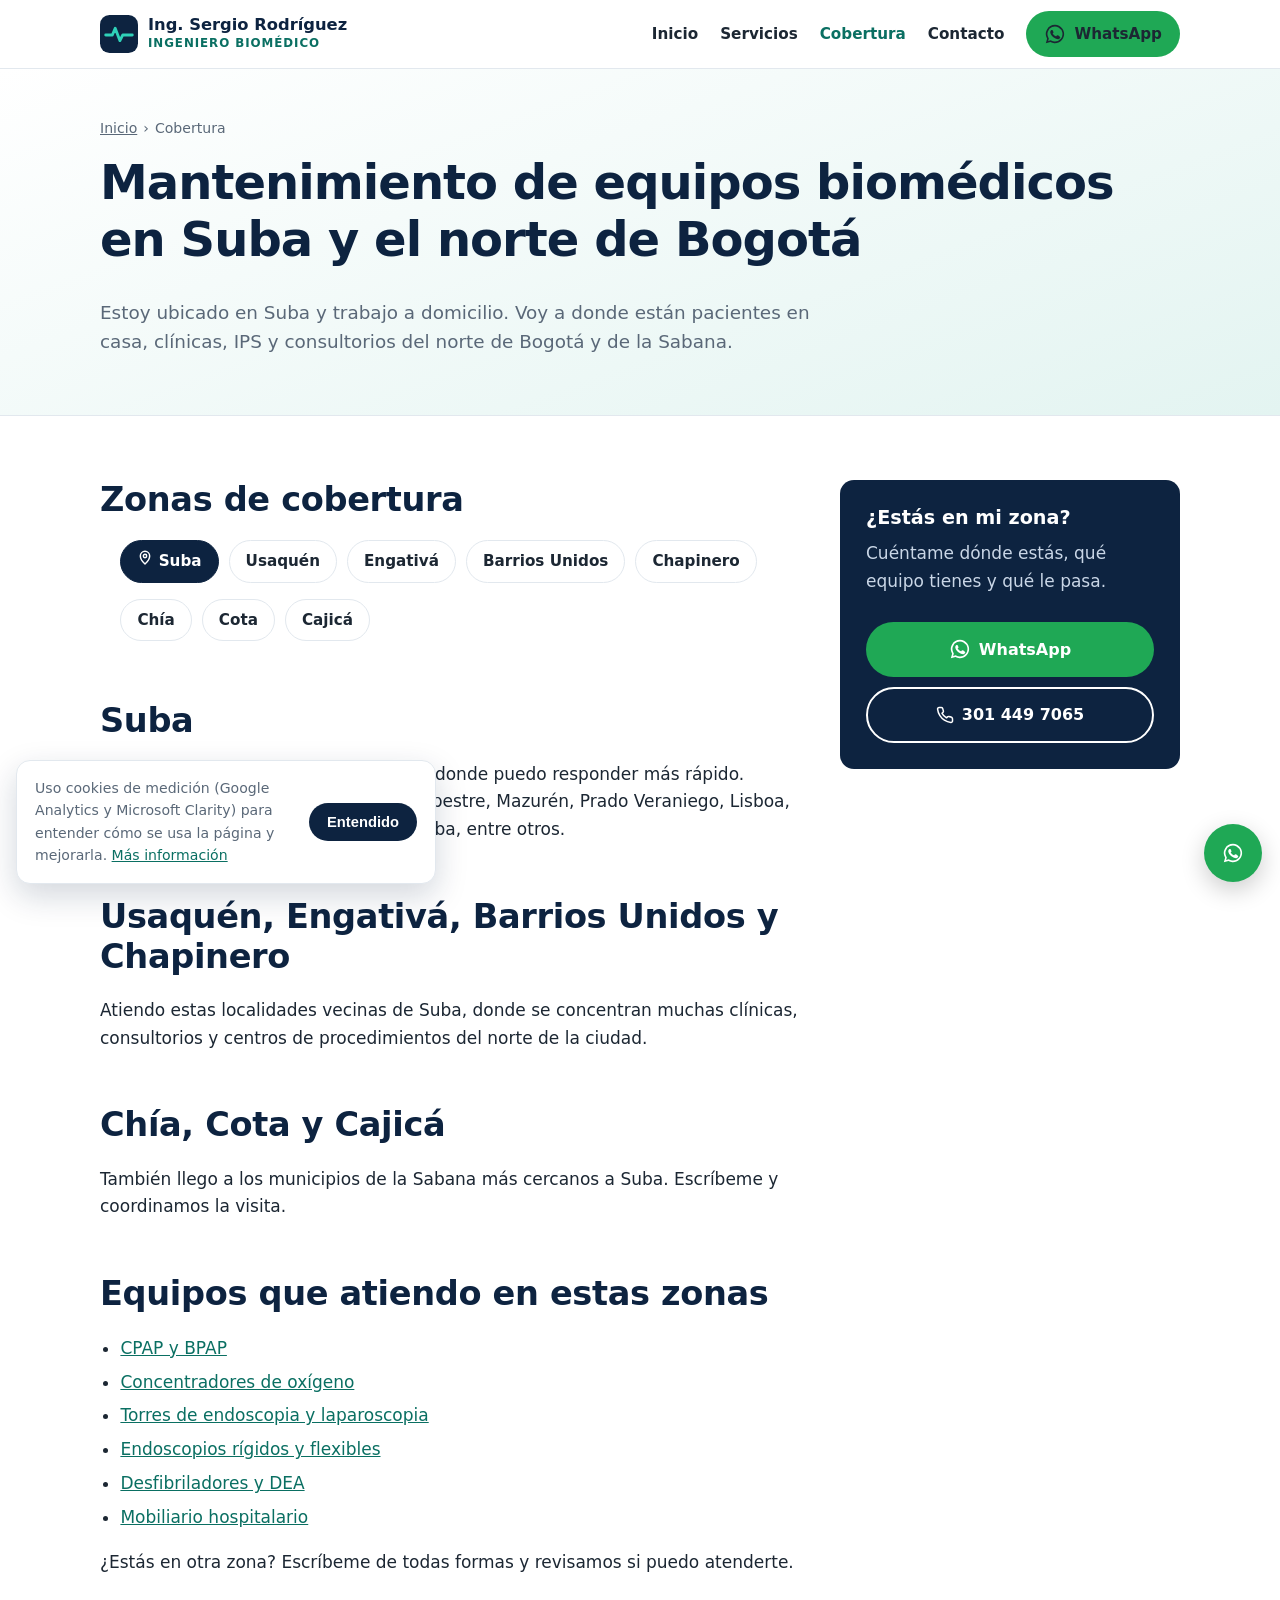
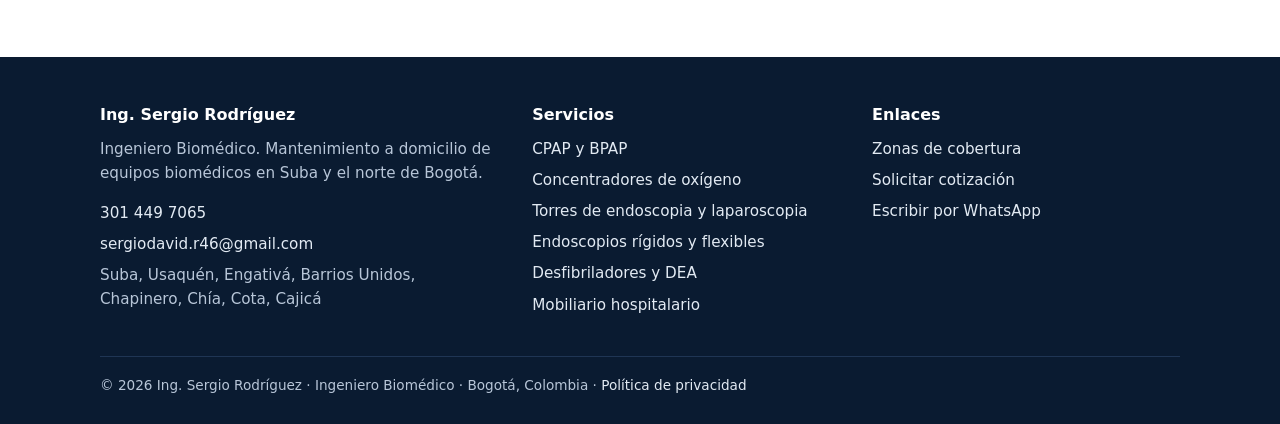
==== commit 65596ebc: "Política de privacidad (Ley 1581), autorización en formulario y aviso de cookies Co-Authored-By: Cla" ====
--- a/cobertura/index.html
+++ b/cobertura/index.html
@@ -2,6 +2,9 @@
 <html lang="es-CO" data-base="/">
 <head>
 <meta charset="utf-8">
+<script>(function(w,d,s,l,i){w[l]=w[l]||[];w[l].push({'gtm.start':new Date().getTime(),event:'gtm.js'});var f=d.getElementsByTagName(s)[0],j=d.createElement(s),dl=l!='dataLayer'?'&l='+l:'';j.async=true;j.src='https://www.googletagmanager.com/gtm.js?id='+i+dl;f.parentNode.insertBefore(j,f);})(window,document,'script','dataLayer','GTM-MMLL66W7');</script>
+<script>(function(c,l,a,r,i,t,y){c[a]=c[a]||function(){(c[a].q=c[a].q||[]).push(arguments)};t=l.createElement(r);t.async=1;t.src="https://www.clarity.ms/tag/"+i;y=l.getElementsByTagName(r)[0];y.parentNode.insertBefore(t,y);})(window,document,"clarity","script","ziqutszzo0");</script>
+
 <meta name="viewport" content="width=device-width, initial-scale=1">
 <title>Equipos biomédicos en Suba, Usaquén, Engativá, Chía y Cota</title>
 <meta name="description" content="Ingeniero biomédico en Suba. Mantenimiento de equipos biomédicos en Suba, Usaquén, Engativá, Barrios Unidos, Chapinero, Chía, Cota y Cajicá.">
@@ -20,9 +23,9 @@
 <link rel="stylesheet" href="/assets/styles.css">
 <script type="application/ld+json">{"@context": "https://schema.org", "@type": "ProfessionalService", "@id": "https://biomedico.alexmonroy.com/#negocio", "name": "Ing. Sergio Rodríguez — Ingeniero Biomédico", "description": "Mantenimiento preventivo, correctivo y predictivo de equipos biomédicos en Bogotá: CPAP, BPAP, concentradores de oxígeno, endoscopia, laparoscopia, desfibriladores y mobiliario hospitalario.", "url": "https://biomedico.alexmonroy.com/", "telephone": "+573014497065", "email": "sergiodavid.r46@gmail.com", "image": "https://biomedico.alexmonroy.com/assets/og-image.png", "address": {"@type": "PostalAddress", "addressLocality": "Bogotá", "addressRegion": "Bogotá D.C.", "addressCountry": "CO"}, "areaServed": [{"@type": "Place", "name": "Suba"}, {"@type": "Place", "name": "Usaquén"}, {"@type": "Place", "name": "Engativá"}, {"@type": "Place", "name": "Barrios Unidos"}, {"@type": "Place", "name": "Chapinero"}, {"@type": "Place", "name": "Chía"}, {"@type": "Place", "name": "Cota"}, {"@type": "Place", "name": "Cajicá"}], "founder": {"@type": "Person", "name": "Sergio Rodríguez", "jobTitle": "Ingeniero Biomédico"}, "knowsAbout": ["CPAP y BPAP", "Concentradores de oxígeno", "Torres de endoscopia y laparoscopia", "Endoscopios rígidos y flexibles", "Desfibriladores y DEA", "Mobiliario hospitalario"]}</script>
 <script type="application/ld+json">{"@context": "https://schema.org", "@type": "BreadcrumbList", "itemListElement": [{"@type": "ListItem", "position": 1, "name": "Inicio", "item": "https://biomedico.alexmonroy.com/"}, {"@type": "ListItem", "position": 2, "name": "Cobertura", "item": "https://biomedico.alexmonroy.com/cobertura/"}]}</script>
-
 </head>
 <body>
+<noscript><iframe src="https://www.googletagmanager.com/ns.html?id=GTM-MMLL66W7" height="0" width="0" style="display:none;visibility:hidden"></iframe></noscript>
 <header class="site-header">
   <div class="container nav">
     <a class="brand" href="/" aria-label="Ing. Sergio Rodríguez, inicio"><svg class="brand-mark" viewBox="0 0 40 40" aria-hidden="true"><rect width="40" height="40" rx="10" fill="#0d2340"/><path d="M6 21h7l3-7 5 13 3-6h10" fill="none" stroke="#2fd1b8" stroke-width="3" stroke-linecap="round" stroke-linejoin="round"/></svg><div><strong>Ing. Sergio Rodríguez</strong><span>Ingeniero Biomédico</span></div></a>
@@ -83,9 +86,10 @@
         <li><a href="https://wa.me/573014497065?text=Hola%20Sergio%2C%20vi%20tu%20p%C3%A1gina%20web%20y%20necesito%20ayuda%20con%20un%20equipo." target="_blank" rel="noopener">Escribir por WhatsApp</a></li>
       </ul></div>
     </div>
-    <div class="footer-bottom">© 2026 Ing. Sergio Rodríguez · Ingeniero Biomédico · Bogotá, Colombia</div>
+    <div class="footer-bottom">© 2026 Ing. Sergio Rodríguez · Ingeniero Biomédico · Bogotá, Colombia · <a href="/privacidad/">Política de privacidad</a></div>
   </div>
 </footer>
+<div class="cookie-note" hidden><p>Uso cookies de medición (Google Analytics y Microsoft Clarity) para entender cómo se usa la página y mejorarla. <a href="/privacidad/#cookies">Más información</a></p><button type="button" class="btn btn-primary btn-sm">Entendido</button></div>
 <a class="wa-float" href="https://wa.me/573014497065?text=Hola%20Sergio%2C%20vi%20tu%20p%C3%A1gina%20web%20y%20necesito%20ayuda%20con%20un%20equipo." target="_blank" rel="noopener" aria-label="Escribir por WhatsApp"><svg width="22" height="22" viewBox="0 0 24 24" fill="currentColor" aria-hidden="true"><path d="M12 2a10 10 0 0 0-8.6 15.1L2 22l5-1.3A10 10 0 1 0 12 2zm0 18.2a8.2 8.2 0 0 1-4.2-1.1l-.3-.2-3 .8.8-2.9-.2-.3A8.2 8.2 0 1 1 12 20.2zm4.5-6.1c-.2-.1-1.5-.7-1.7-.8-.2-.1-.4-.1-.6.1l-.8 1c-.1.2-.3.2-.5.1a6.7 6.7 0 0 1-3.3-2.9c-.3-.4.2-.4.7-1.3.1-.2 0-.3 0-.4l-.8-1.8c-.2-.5-.4-.4-.6-.4h-.5a1 1 0 0 0-.7.3 3 3 0 0 0-.9 2.2 5.2 5.2 0 0 0 1.1 2.8 11.9 11.9 0 0 0 4.6 4c1.7.7 2.3.8 3.2.6a2.7 2.7 0 0 0 1.8-1.2 2.2 2.2 0 0 0 .2-1.2c-.1-.1-.3-.2-.5-.3z"/></svg></a>
 <script src="/assets/phone-input.js" defer></script>
 <script src="/assets/main.js" defer></script>
--- a/assets/styles.css
+++ b/assets/styles.css
@@ -276,3 +276,14 @@
 .gallery figure { margin: 0; background: #fff; border: 1px solid var(--line); border-radius: 12px; overflow: hidden; }
 .gallery img { display: block; width: 100%; height: auto; aspect-ratio: 1 / 1; object-fit: cover; }
 .gallery figcaption { font-size: .85rem; color: var(--muted); padding: 10px 12px; line-height: 1.4; }
+
+/* Autorización de datos y aviso de cookies */
+.consent { display: flex; gap: 10px; align-items: flex-start; font-weight: 400 !important; color: var(--ink) !important; font-size: .9rem !important; }
+.consent input { width: auto !important; margin-top: 4px; flex: none; }
+.cookie-note {
+  position: fixed; left: 16px; bottom: 16px; z-index: 70; max-width: 420px; background: #fff; border: 1px solid var(--line);
+  border-radius: 14px; box-shadow: 0 12px 32px rgba(13,35,64,.18); padding: 16px 18px; display: flex; gap: 14px; align-items: center;
+}
+.cookie-note[hidden] { display: none; }
+.cookie-note p { margin: 0; font-size: .88rem; color: var(--muted); }
+@media (max-width: 600px) { .cookie-note { left: 10px; right: 86px; bottom: 10px; flex-direction: column; align-items: stretch; } }
